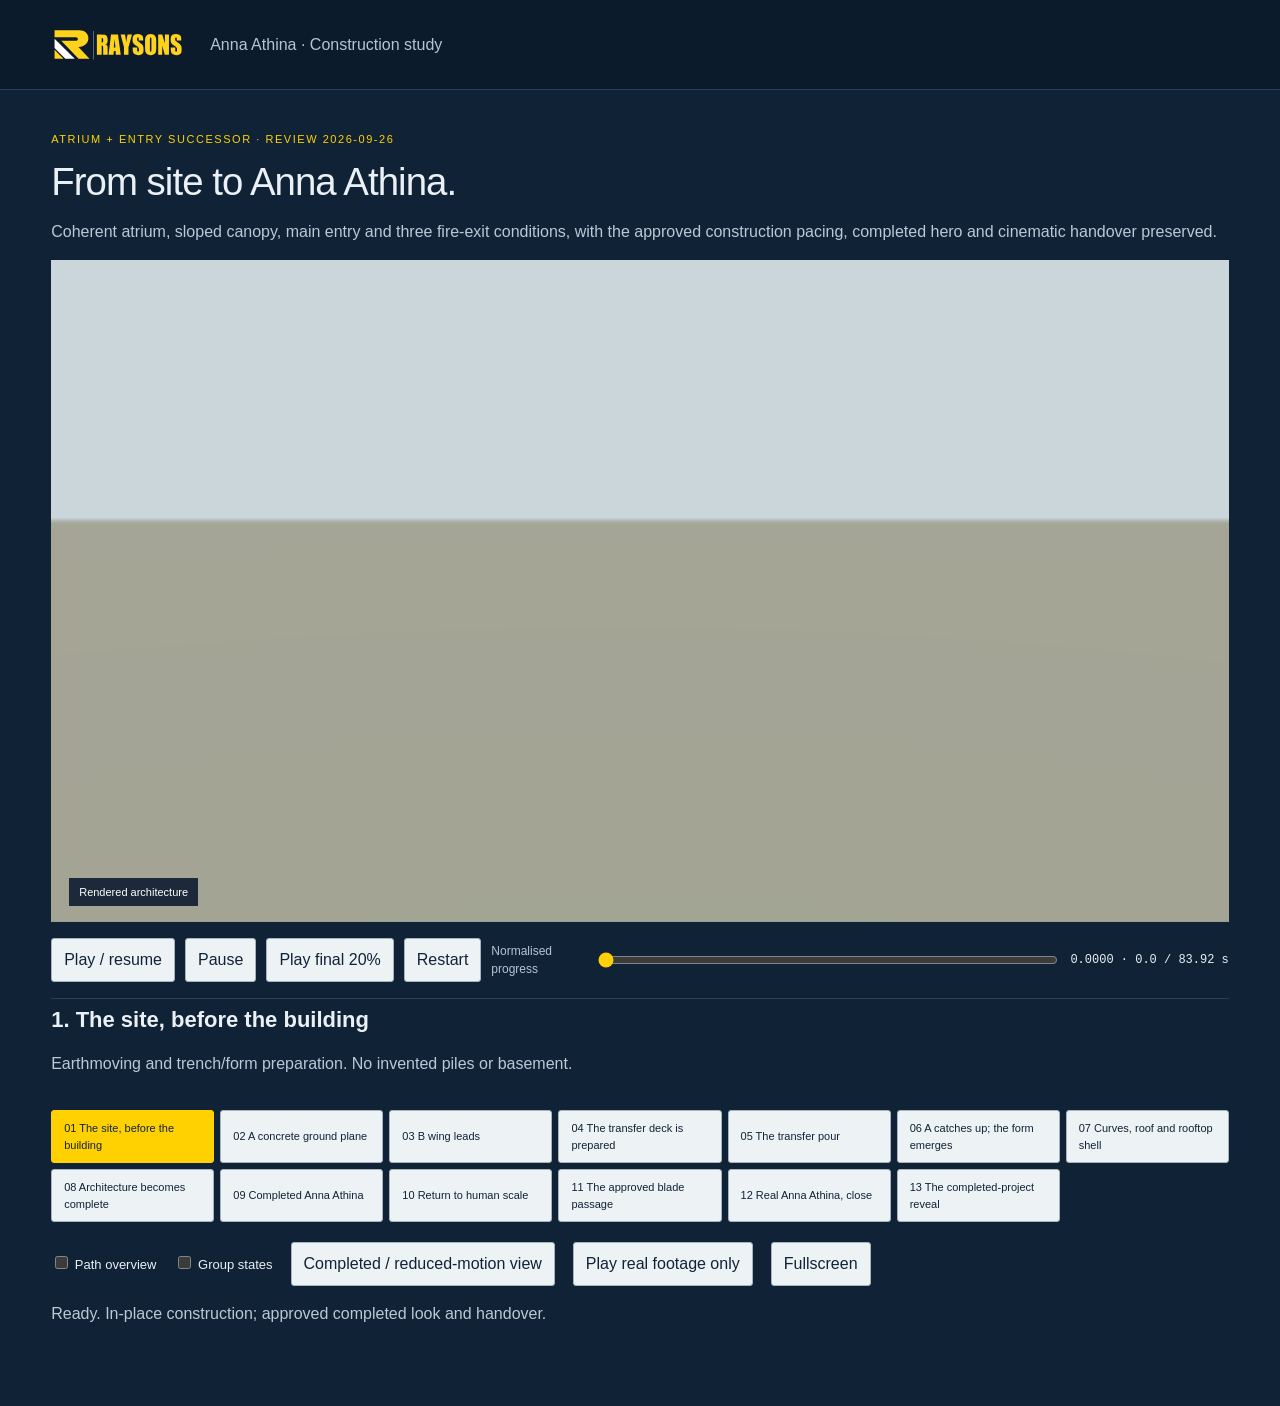
==== index.html @ c229a176 "Publish isolated service-frontage successor for human review (2026-09-26)" ====
<!doctype html><html lang="en"><head><meta name="robots" content="noindex,nofollow,noarchive"><meta charset="utf-8"><meta name="viewport" content="width=device-width,initial-scale=1"><title>Anna Athina — Ground-floor service frontage</title><link rel="icon" href="./favicon.svg"><link rel="stylesheet" href="study.css"><link rel="stylesheet" href="previs.css"></head><body>
<header><img src="./logo.svg" alt="Raysons Constructions"><span>Anna Athina · Construction study</span><a href="review.html">Film and comparisons</a></header>
<main><section class="review"><p class="eyebrow">ATRIUM + ENTRY SUCCESSOR · REVIEW 2026-09-26</p><h1>From site to Anna Athina.</h1><p>Coherent atrium, sloped canopy, main entry and three fire-exit conditions, with the approved construction pacing, completed hero and cinematic handover preserved.</p></section><div class="heading"><h1>Anna Athina, in the light.</h1><p>Material and daylight studies · 3 Ferry Road, Ettalong Beach</p></div>
<div id="stage"><canvas id="scene"></canvas><video id="footage" muted playsinline preload="none" poster="./media/source-1018.jpg"></video><img id="fallback" src="./media/source-1018.jpg" alt="Finished Anna Athina façade-side walk"><div id="end-card" hidden><span>RAYSONS CONSTRUCTIONS</span><strong>Anna Athina</strong><p>3 Ferry Road · Ettalong Beach</p><small>Designed, constructed, completed.</small></div><span id="badge">Rendered architecture</span></div>
<section class="review transport" aria-label="Playback controls"><button id="play-previs">Play / resume</button><button id="pause-previs">Pause</button><button onclick="previs.seek(.8).then(()=&gt;previs.play())">Play final 20%</button><button id="restart-previs">Restart</button><label class="scrub">Normalised progress<input id="progress" type="range" min="0" max="1" step=".0001" value="0"></label><output id="readout"></output></section><section class="review"><h2 id="phase-title"></h2><p id="phase-detail"></p><nav id="phases" aria-label="Construction phases"></nav><div class="options"><label><input id="path-debug" type="checkbox"> Path overview</label><label><input id="group-debug" type="checkbox"> Group states</label><button id="completed">Completed / reduced-motion view</button><button id="real-play">Play real footage only</button><button id="full-review">Fullscreen</button></div><p id="previs-status" role="status">Preparing construction study…</p><pre id="groups" hidden></pre></section><div class="transport legacy"><button id="replay">Play sequence</button><button id="pause" disabled>Pause</button><label class="scrub">Timeline<input id="scrub" type="range" min="0" max="9.32" step=".04" value="0"></label><output id="time">0.00 / 9.32 s</output><button id="fullscreen">Fullscreen</button></div>
<div class="selection"><label>Lighting<select id="lighting"><option value="coastal">Coastal daylight · recommended</option><option value="warm">Warm afternoon</option><option value="soft">Soft daylight</option></select></label><label>Architectural view<select id="view"><option value="hero">Hero three-quarter</option><option value="fascia">Curved balcony / fascia</option><option value="glazing">Glazing and façade</option><option value="roof">Roof terrace / pool</option><option value="blade">Approved blade approach</option><option value="final">Last 3D frame / full cover</option><option value="handover">Approved moving handover</option></select></label><label hidden>Real bridge shot<select id="concept"><option value="walk">Façade-side walk · 40.720 s</option></select></label><label>Review quality<select id="quality"><option value="adaptive">Adaptive</option><option value="full">4K diagnostic</option><option value="low">Normal video fallback</option></select></label></div>
<select id="coverage" hidden aria-label="Fixed full cover"><option value="full">Full cover</option></select><select id="shutter" hidden aria-label="No motion blur"><option value="off">Off</option></select>
<section class="description"><h2 id="name"></h2><p id="description"></p><p id="parameters" class="muted"></p></section><p id="status" role="status">Preparing the isolated study…</p>
<p class="muted">Ground-floor service frontage — awaiting human review. Production and frozen baselines remain unchanged.</p>
<p><a href="review.html">Full film and before/after comparisons</a> · </p>
<details><summary>Material evidence and prototype scope</summary><p>Surfmist and Silver Chest finish families, Monument frames and clear balustrades follow A1201/A1202. Digital colours, glazing response and pool appearance remain visual approximations. The approved blade path is unchanged. Local geometry corrections are documented in the cleanup report.</p><p>Glazing divisions are a lightweight material approximation on the existing simplified opening envelopes. There are no modelled interiors, added neighbourhood or water simulation.</p><p></p></details>
</main><script type="module" src="previs.js"></script></body></html>
---- study.css ----
:root{color-scheme:dark;--navy:#07172c;--line:#29405a;--text:#edf2f7;--muted:#b4c4d7;--yellow:#ffd21c}*{box-sizing:border-box}body{margin:0;background:var(--navy);color:var(--text);font:16px/1.5 Inter,Arial,sans-serif}header{padding:22px 4vw;border-bottom:1px solid var(--line);display:flex;gap:24px;align-items:center}header img{width:135px;height:45px;object-fit:contain}header span{flex:1;color:var(--muted)}a{color:var(--text);text-underline-offset:5px}main{max-width:1800px;margin:auto;padding:30px 4vw 64px}.heading{display:flex;justify-content:space-between;align-items:baseline;gap:30px}h1{font-size:clamp(25px,3vw,38px);line-height:1.15;font-weight:500;letter-spacing:-.025em;margin:4px 0 25px}.heading p{color:var(--muted);margin:0 0 25px}#stage{aspect-ratio:16/9;position:relative;overflow:hidden;background:#727b82}canvas,video,#fallback{position:absolute;inset:0;width:100%;height:100%;object-fit:contain}video{visibility:hidden}#fallback{display:none}#badge{position:absolute;left:18px;bottom:16px;font-size:12px;background:#07172cdd;padding:6px 10px;color:#fff;pointer-events:none}.transport{display:flex;gap:12px;align-items:center;padding:20px 0;border-bottom:1px solid var(--line)}button,select{font:inherit;background:#102b4a;border:1px solid #526b86;color:var(--text);padding:11px 16px;border-radius:2px;cursor:pointer}button:hover,select:hover{border-color:var(--yellow)}button:disabled{opacity:.5;cursor:default}#replay{background:var(--yellow);color:#07172c;border-color:var(--yellow);font-weight:600}.scrub{display:flex;align-items:center;gap:15px;flex:1;color:var(--muted);font-size:13px}input[type=range]{accent-color:var(--yellow);width:100%;min-width:70px;cursor:pointer}output{font-size:13px;font-variant-numeric:tabular-nums;min-width:105px}.selection{display:flex;gap:24px;padding-top:24px;flex-wrap:wrap}.selection label{display:flex;flex-direction:column;gap:8px;font-size:13px;color:var(--muted)}select{min-width:230px}.description{max-width:760px;margin-top:26px}.description h2{font-weight:500;font-size:22px;margin-bottom:8px}.description p{margin:8px 0}.muted,#status,details{color:var(--muted);font-size:14px}#status{min-height:24px}details{border-top:1px solid var(--line);padding-top:22px;max-width:850px}summary{cursor:pointer;color:var(--text)}:focus-visible{outline:3px solid var(--yellow);outline-offset:4px}::selection{background:var(--yellow);color:var(--navy)}#stage:fullscreen{width:100vw;height:100vh;aspect-ratio:auto;background:#07172c}@media(max-width:760px){header{padding:14px 20px;gap:12px}header span{font-size:12px}header a{display:none}header img{width:100px;height:34px}main{padding:24px 16px 40px}.heading{display:block}.heading p{font-size:14px}.transport{flex-wrap:wrap}.scrub{order:2;flex-basis:100%}button{padding:9px 12px}.selection{gap:15px}.selection label,select{width:100%}#badge{font-size:10px;left:8px;bottom:8px}}@media(prefers-reduced-motion:reduce){*{scroll-behavior:auto}}

[hidden]{display:none!important} .selection select{min-width:210px} .heading p{max-width:42ch} canvas{touch-action:pan-y} :root{scrollbar-color:#546a7e #07172c}
---- previs.css ----
body{background:#102336;color:#eaf0f5}header{background:#0c1b2b}main{max-width:1600px}main>.heading,main>.legacy,main>.selection,main>.description,main>#status,main>.muted,main>p,main>details{display:none}.review h1{font-size:clamp(25px,3vw,42px);margin:12px 0}.review p{color:#b9c9d5}.eyebrow{font-size:11px;letter-spacing:.14em;color:#ffd100!important}#stage{background:#adc3d2;aspect-ratio:16/9;position:relative}#stage canvas,#stage video,#stage #fallback{width:100%;height:100%;object-fit:contain}button{color:#102336;background:#edf2f5;border:1px solid #a5b4bf;border-radius:3px;padding:9px 12px;cursor:pointer}button:focus-visible,a:focus-visible,input:focus-visible{outline:3px solid #ffd100;outline-offset:3px}button[aria-current="step"]{background:#ffd100;border-color:#ffd100}.transport{display:flex;gap:10px;align-items:center;flex-wrap:wrap;padding:16px 0}.scrub{flex:1;min-width:220px;font-size:12px}.scrub input{width:100%;accent-color:#ffd100}#readout{font:12px monospace;min-width:140px}#phases{display:grid;grid-template-columns:repeat(7,1fr);gap:6px}#phases button{font-size:11px;text-align:left;min-height:46px}.options{display:flex;gap:18px;flex-wrap:wrap;align-items:center;margin-top:20px}.options label{font-size:13px}#phase-title{font-size:22px;margin:4px 0}#phase-detail{min-height:42px}#groups{font-size:11px;overflow:auto;max-height:260px;background:#081622;padding:15px}a{color:#c5d9f3}header a{display:none}#badge{font-size:11px}#stage:fullscreen{width:100vw;height:100vh;aspect-ratio:auto}#stage:fullscreen canvas,#stage:fullscreen video{object-fit:contain}@media(max-width:700px){main{padding:12px}#phases{grid-template-columns:repeat(3,1fr)}.options{gap:12px}.review h1{font-size:27px}header span{font-size:11px}#stage{min-height:0}.transport button{padding:9px}.scrub{order:4;flex-basis:100%}}

/* Keep the decoding video on a composited layer behind the opaque render. */
#scene{z-index:1}#footage{z-index:0}#badge{z-index:2}

#end-card{position:absolute;inset:0;z-index:5;background:#102336;color:#eef0e7;display:flex;flex-direction:column;align-items:center;justify-content:center;gap:10px}#end-card[hidden]{display:none}#end-card span{font-size:11px;letter-spacing:.15em;color:#ffd100}#end-card strong{font-size:clamp(24px,4vw,48px);font-weight:400}#end-card p,#end-card small{margin:0;color:#bac8cf}#end-card small{font-size:11px}@media(max-width:759px){#stage{aspect-ratio:4/3}}
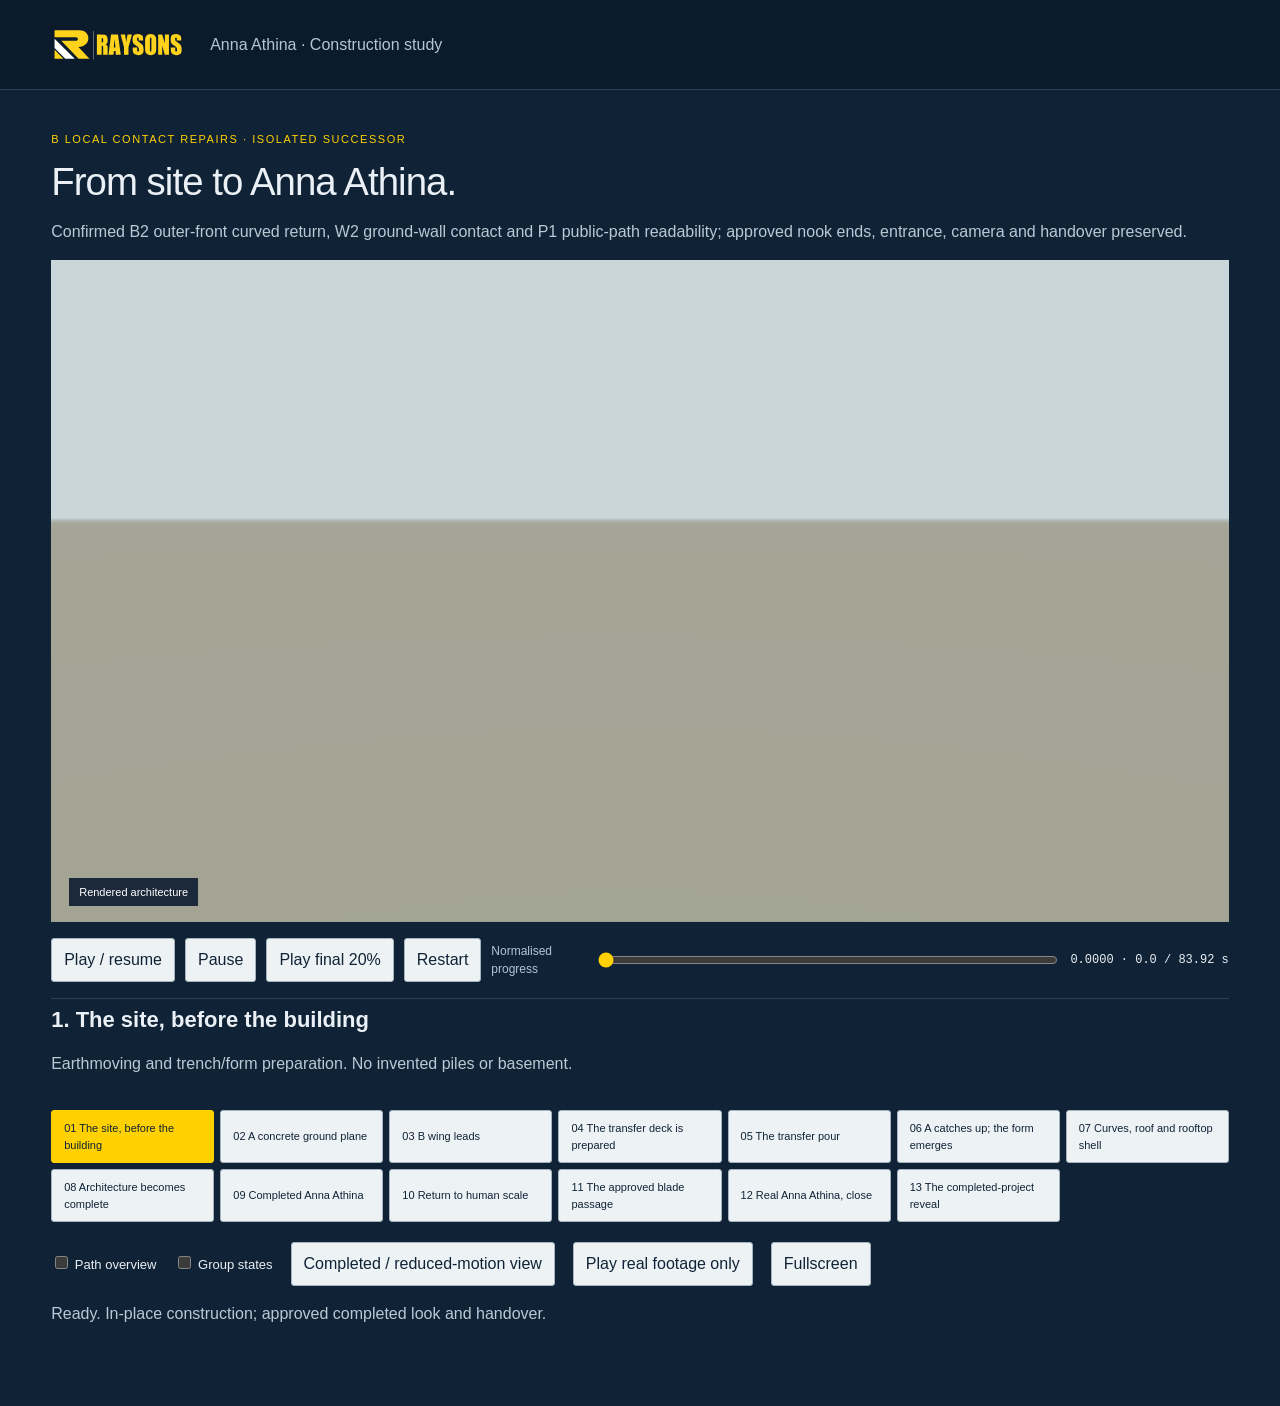
==== commit 6251edf6: "Review: B2 outer curve, W2 wall contact and P1 public path Join the confirmed upper outer-front soli" ====
--- a/index.html
+++ b/index.html
@@ -1,12 +1,12 @@
-<!doctype html><html lang="en"><head><meta name="robots" content="noindex,nofollow,noarchive"><meta charset="utf-8"><meta name="viewport" content="width=device-width,initial-scale=1"><title>Anna Athina — Ground-floor service frontage</title><link rel="icon" href="./favicon.svg"><link rel="stylesheet" href="study.css"><link rel="stylesheet" href="previs.css"></head><body>
+<!doctype html><html lang="en"><head><meta name="robots" content="noindex,nofollow,noarchive"><meta charset="utf-8"><meta name="viewport" content="width=device-width,initial-scale=1"><title>Anna Athina — B local contact repairs</title><link rel="icon" href="./favicon.svg"><link rel="stylesheet" href="study.css"><link rel="stylesheet" href="previs.css"></head><body>
 <header><img src="./logo.svg" alt="Raysons Constructions"><span>Anna Athina · Construction study</span><a href="review.html">Film and comparisons</a></header>
-<main><section class="review"><p class="eyebrow">ATRIUM + ENTRY SUCCESSOR · REVIEW 2026-09-26</p><h1>From site to Anna Athina.</h1><p>Coherent atrium, sloped canopy, main entry and three fire-exit conditions, with the approved construction pacing, completed hero and cinematic handover preserved.</p></section><div class="heading"><h1>Anna Athina, in the light.</h1><p>Material and daylight studies · 3 Ferry Road, Ettalong Beach</p></div>
+<main><section class="review"><p class="eyebrow">B LOCAL CONTACT REPAIRS · ISOLATED SUCCESSOR</p><h1>From site to Anna Athina.</h1><p>Confirmed B2 outer-front curved return, W2 ground-wall contact and P1 public-path readability; approved nook ends, entrance, camera and handover preserved.</p></section><div class="heading"><h1>Anna Athina, in the light.</h1><p>Material and daylight studies · 3 Ferry Road, Ettalong Beach</p></div>
 <div id="stage"><canvas id="scene"></canvas><video id="footage" muted playsinline preload="none" poster="./media/source-1018.jpg"></video><img id="fallback" src="./media/source-1018.jpg" alt="Finished Anna Athina façade-side walk"><div id="end-card" hidden><span>RAYSONS CONSTRUCTIONS</span><strong>Anna Athina</strong><p>3 Ferry Road · Ettalong Beach</p><small>Designed, constructed, completed.</small></div><span id="badge">Rendered architecture</span></div>
 <section class="review transport" aria-label="Playback controls"><button id="play-previs">Play / resume</button><button id="pause-previs">Pause</button><button onclick="previs.seek(.8).then(()=&gt;previs.play())">Play final 20%</button><button id="restart-previs">Restart</button><label class="scrub">Normalised progress<input id="progress" type="range" min="0" max="1" step=".0001" value="0"></label><output id="readout"></output></section><section class="review"><h2 id="phase-title"></h2><p id="phase-detail"></p><nav id="phases" aria-label="Construction phases"></nav><div class="options"><label><input id="path-debug" type="checkbox"> Path overview</label><label><input id="group-debug" type="checkbox"> Group states</label><button id="completed">Completed / reduced-motion view</button><button id="real-play">Play real footage only</button><button id="full-review">Fullscreen</button></div><p id="previs-status" role="status">Preparing construction study…</p><pre id="groups" hidden></pre></section><div class="transport legacy"><button id="replay">Play sequence</button><button id="pause" disabled>Pause</button><label class="scrub">Timeline<input id="scrub" type="range" min="0" max="9.32" step=".04" value="0"></label><output id="time">0.00 / 9.32 s</output><button id="fullscreen">Fullscreen</button></div>
 <div class="selection"><label>Lighting<select id="lighting"><option value="coastal">Coastal daylight · recommended</option><option value="warm">Warm afternoon</option><option value="soft">Soft daylight</option></select></label><label>Architectural view<select id="view"><option value="hero">Hero three-quarter</option><option value="fascia">Curved balcony / fascia</option><option value="glazing">Glazing and façade</option><option value="roof">Roof terrace / pool</option><option value="blade">Approved blade approach</option><option value="final">Last 3D frame / full cover</option><option value="handover">Approved moving handover</option></select></label><label hidden>Real bridge shot<select id="concept"><option value="walk">Façade-side walk · 40.720 s</option></select></label><label>Review quality<select id="quality"><option value="adaptive">Adaptive</option><option value="full">4K diagnostic</option><option value="low">Normal video fallback</option></select></label></div>
 <select id="coverage" hidden aria-label="Fixed full cover"><option value="full">Full cover</option></select><select id="shutter" hidden aria-label="No motion blur"><option value="off">Off</option></select>
 <section class="description"><h2 id="name"></h2><p id="description"></p><p id="parameters" class="muted"></p></section><p id="status" role="status">Preparing the isolated study…</p>
-<p class="muted">Ground-floor service frontage — awaiting human review. Production and frozen baselines remain unchanged.</p>
+<p class="muted">B local contact repairs — awaiting human review. Production and frozen baselines remain unchanged.</p>
 <p><a href="review.html">Full film and before/after comparisons</a> · </p>
 <details><summary>Material evidence and prototype scope</summary><p>Surfmist and Silver Chest finish families, Monument frames and clear balustrades follow A1201/A1202. Digital colours, glazing response and pool appearance remain visual approximations. The approved blade path is unchanged. Local geometry corrections are documented in the cleanup report.</p><p>Glazing divisions are a lightweight material approximation on the existing simplified opening envelopes. There are no modelled interiors, added neighbourhood or water simulation.</p><p></p></details>
 </main><script type="module" src="previs.js"></script></body></html>
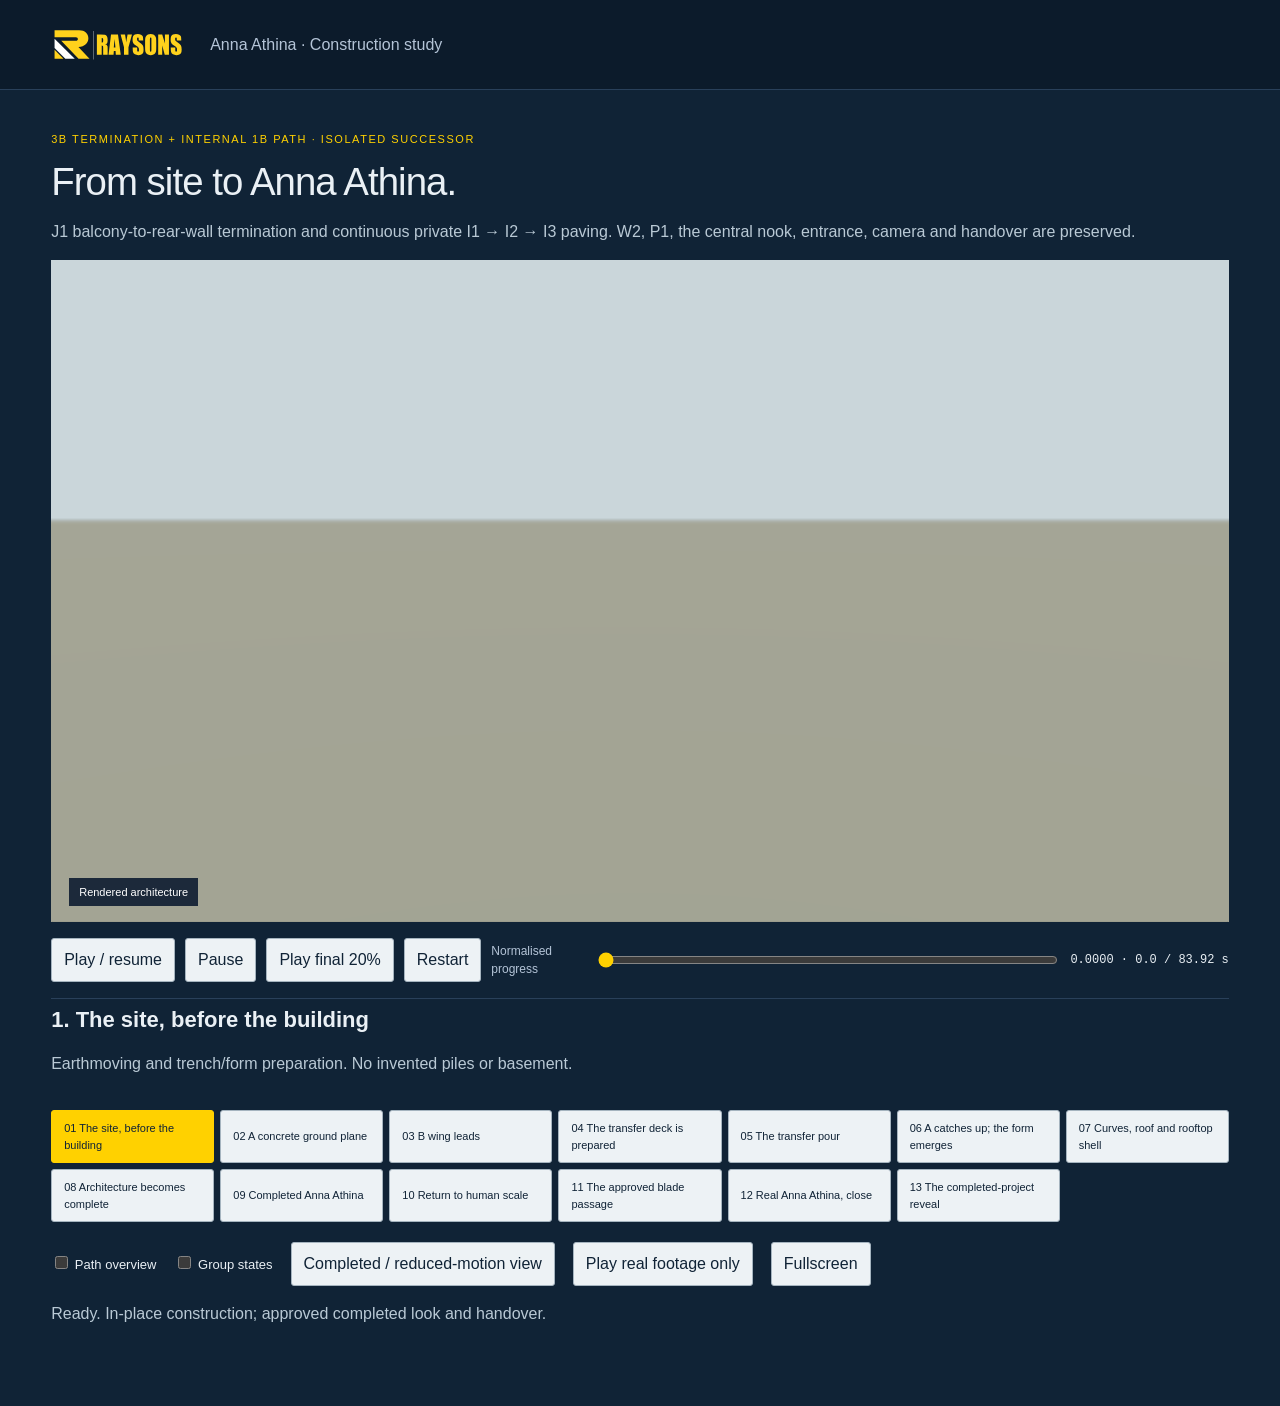
==== commit 237c4a84: "Review successor: close J1 rear-wall balcony termination and restore private I1–I3 paving" ====
--- a/index.html
+++ b/index.html
@@ -1,12 +1,12 @@
-<!doctype html><html lang="en"><head><meta name="robots" content="noindex,nofollow,noarchive"><meta charset="utf-8"><meta name="viewport" content="width=device-width,initial-scale=1"><title>Anna Athina — B local contact repairs</title><link rel="icon" href="./favicon.svg"><link rel="stylesheet" href="study.css"><link rel="stylesheet" href="previs.css"></head><body>
+<!doctype html><html lang="en"><head><meta name="robots" content="noindex,nofollow,noarchive"><meta charset="utf-8"><meta name="viewport" content="width=device-width,initial-scale=1"><title>Anna Athina — 3B termination and private 1B path</title><link rel="icon" href="./favicon.svg"><link rel="stylesheet" href="study.css"><link rel="stylesheet" href="previs.css"></head><body>
 <header><img src="./logo.svg" alt="Raysons Constructions"><span>Anna Athina · Construction study</span><a href="review.html">Film and comparisons</a></header>
-<main><section class="review"><p class="eyebrow">B LOCAL CONTACT REPAIRS · ISOLATED SUCCESSOR</p><h1>From site to Anna Athina.</h1><p>Confirmed B2 outer-front curved return, W2 ground-wall contact and P1 public-path readability; approved nook ends, entrance, camera and handover preserved.</p></section><div class="heading"><h1>Anna Athina, in the light.</h1><p>Material and daylight studies · 3 Ferry Road, Ettalong Beach</p></div>
+<main><section class="review"><p class="eyebrow">3B TERMINATION + INTERNAL 1B PATH · ISOLATED SUCCESSOR</p><h1>From site to Anna Athina.</h1><p>J1 balcony-to-rear-wall termination and continuous private I1 → I2 → I3 paving. W2, P1, the central nook, entrance, camera and handover are preserved.</p></section><div class="heading"><h1>Anna Athina, in the light.</h1><p>Material and daylight studies · 3 Ferry Road, Ettalong Beach</p></div>
 <div id="stage"><canvas id="scene"></canvas><video id="footage" muted playsinline preload="none" poster="./media/source-1018.jpg"></video><img id="fallback" src="./media/source-1018.jpg" alt="Finished Anna Athina façade-side walk"><div id="end-card" hidden><span>RAYSONS CONSTRUCTIONS</span><strong>Anna Athina</strong><p>3 Ferry Road · Ettalong Beach</p><small>Designed, constructed, completed.</small></div><span id="badge">Rendered architecture</span></div>
 <section class="review transport" aria-label="Playback controls"><button id="play-previs">Play / resume</button><button id="pause-previs">Pause</button><button onclick="previs.seek(.8).then(()=&gt;previs.play())">Play final 20%</button><button id="restart-previs">Restart</button><label class="scrub">Normalised progress<input id="progress" type="range" min="0" max="1" step=".0001" value="0"></label><output id="readout"></output></section><section class="review"><h2 id="phase-title"></h2><p id="phase-detail"></p><nav id="phases" aria-label="Construction phases"></nav><div class="options"><label><input id="path-debug" type="checkbox"> Path overview</label><label><input id="group-debug" type="checkbox"> Group states</label><button id="completed">Completed / reduced-motion view</button><button id="real-play">Play real footage only</button><button id="full-review">Fullscreen</button></div><p id="previs-status" role="status">Preparing construction study…</p><pre id="groups" hidden></pre></section><div class="transport legacy"><button id="replay">Play sequence</button><button id="pause" disabled>Pause</button><label class="scrub">Timeline<input id="scrub" type="range" min="0" max="9.32" step=".04" value="0"></label><output id="time">0.00 / 9.32 s</output><button id="fullscreen">Fullscreen</button></div>
 <div class="selection"><label>Lighting<select id="lighting"><option value="coastal">Coastal daylight · recommended</option><option value="warm">Warm afternoon</option><option value="soft">Soft daylight</option></select></label><label>Architectural view<select id="view"><option value="hero">Hero three-quarter</option><option value="fascia">Curved balcony / fascia</option><option value="glazing">Glazing and façade</option><option value="roof">Roof terrace / pool</option><option value="blade">Approved blade approach</option><option value="final">Last 3D frame / full cover</option><option value="handover">Approved moving handover</option></select></label><label hidden>Real bridge shot<select id="concept"><option value="walk">Façade-side walk · 40.720 s</option></select></label><label>Review quality<select id="quality"><option value="adaptive">Adaptive</option><option value="full">4K diagnostic</option><option value="low">Normal video fallback</option></select></label></div>
 <select id="coverage" hidden aria-label="Fixed full cover"><option value="full">Full cover</option></select><select id="shutter" hidden aria-label="No motion blur"><option value="off">Off</option></select>
 <section class="description"><h2 id="name"></h2><p id="description"></p><p id="parameters" class="muted"></p></section><p id="status" role="status">Preparing the isolated study…</p>
-<p class="muted">B local contact repairs — awaiting human review. Production and frozen baselines remain unchanged.</p>
+<p class="muted">3B termination and private 1B path — awaiting human review. Production and frozen baselines remain unchanged.</p>
 <p><a href="review.html">Full film and before/after comparisons</a> · </p>
 <details><summary>Material evidence and prototype scope</summary><p>Surfmist and Silver Chest finish families, Monument frames and clear balustrades follow A1201/A1202. Digital colours, glazing response and pool appearance remain visual approximations. The approved blade path is unchanged. Local geometry corrections are documented in the cleanup report.</p><p>Glazing divisions are a lightweight material approximation on the existing simplified opening envelopes. There are no modelled interiors, added neighbourhood or water simulation.</p><p></p></details>
 </main><script type="module" src="previs.js"></script></body></html>
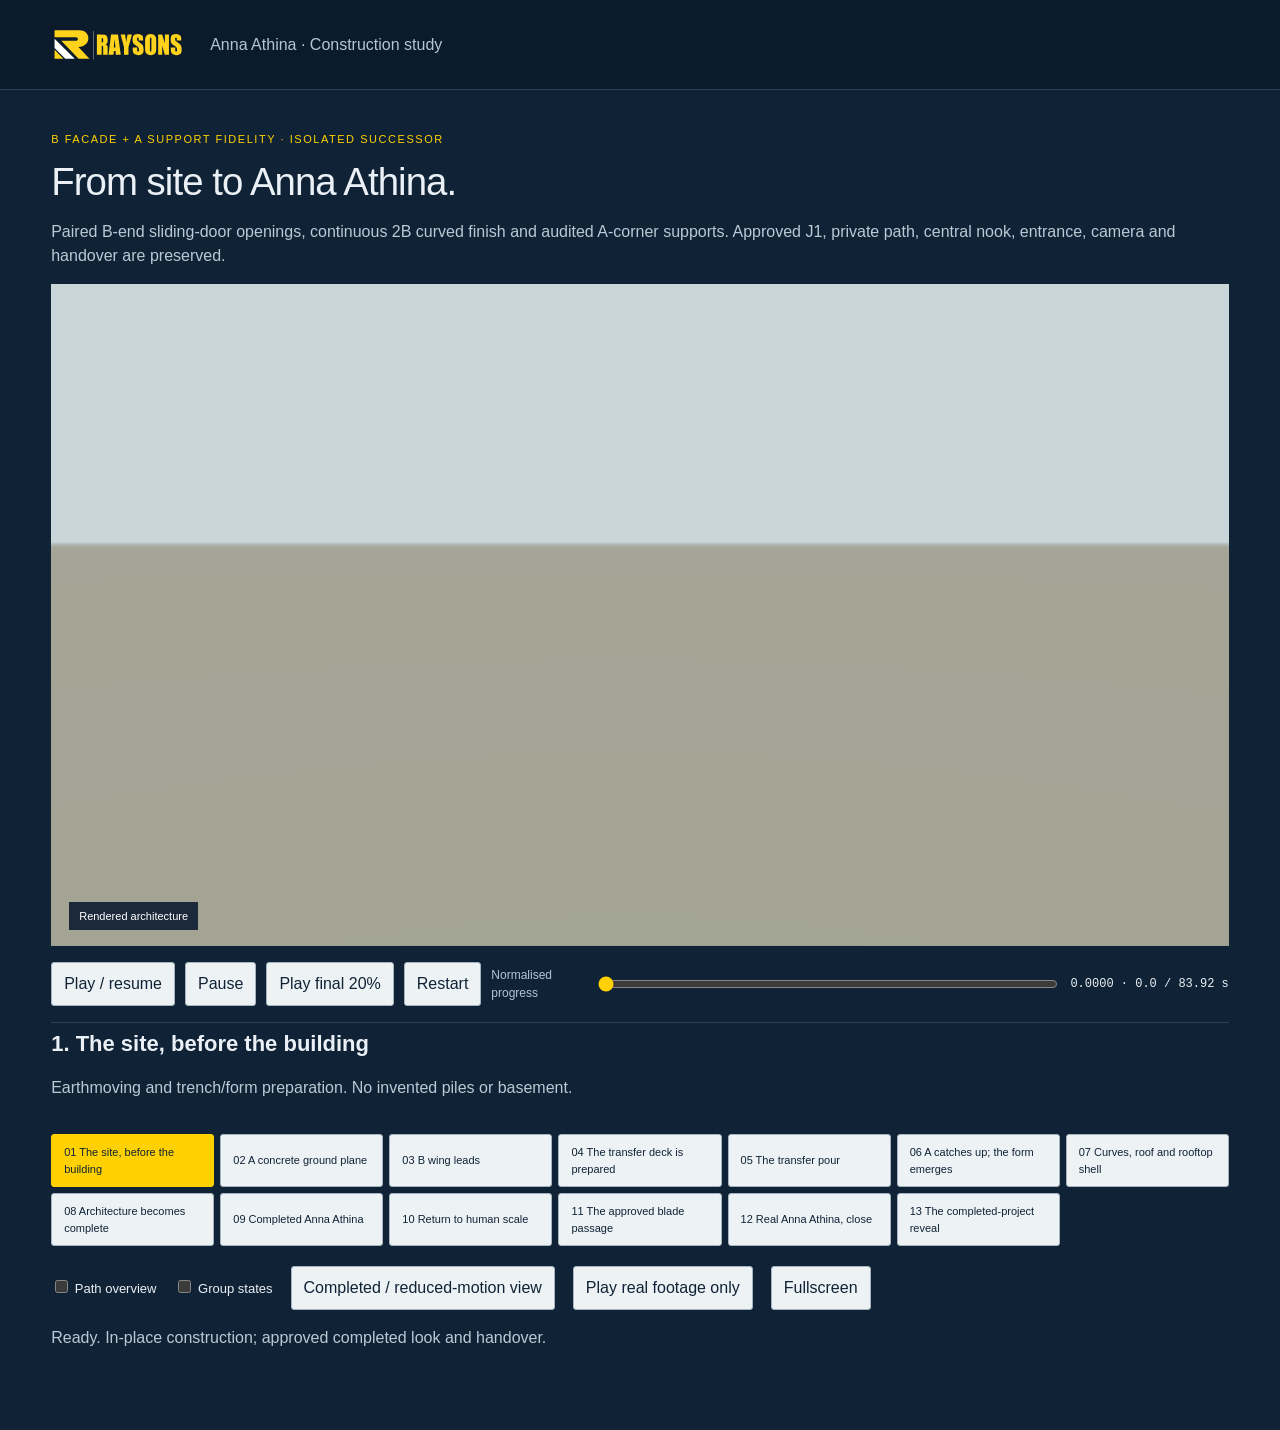
==== commit 98bfe344: "Review B paired doors and continuous 2B corners; remove verified A artefact, retain unresolved corne" ====
--- a/index.html
+++ b/index.html
@@ -1,12 +1,13 @@
-<!doctype html><html lang="en"><head><meta name="robots" content="noindex,nofollow,noarchive"><meta charset="utf-8"><meta name="viewport" content="width=device-width,initial-scale=1"><title>Anna Athina — 3B termination and private 1B path</title><link rel="icon" href="./favicon.svg"><link rel="stylesheet" href="study.css"><link rel="stylesheet" href="previs.css"></head><body>
+<!doctype html><html lang="en"><head><meta name="robots" content="noindex,nofollow,noarchive"><meta charset="utf-8"><meta name="viewport" content="width=device-width,initial-scale=1"><title>Anna Athina — B facade and A support review</title><link rel="icon" href="./favicon.svg"><link rel="stylesheet" href="study.css"><link rel="stylesheet" href="previs.css"></head><body>
 <header><img src="./logo.svg" alt="Raysons Constructions"><span>Anna Athina · Construction study</span><a href="review.html">Film and comparisons</a></header>
-<main><section class="review"><p class="eyebrow">3B TERMINATION + INTERNAL 1B PATH · ISOLATED SUCCESSOR</p><h1>From site to Anna Athina.</h1><p>J1 balcony-to-rear-wall termination and continuous private I1 → I2 → I3 paving. W2, P1, the central nook, entrance, camera and handover are preserved.</p></section><div class="heading"><h1>Anna Athina, in the light.</h1><p>Material and daylight studies · 3 Ferry Road, Ettalong Beach</p></div>
+<main><section class="review"><p class="eyebrow">B FACADE + A SUPPORT FIDELITY · ISOLATED SUCCESSOR</p><h1>From site to Anna Athina.</h1><p>Paired B-end sliding-door openings, continuous 2B curved finish and audited A-corner supports. Approved J1, private path, central nook, entrance, camera and handover are preserved.</p></section><div class="heading"><h1>Anna Athina, in the light.</h1><p>Material and daylight studies · 3 Ferry Road, Ettalong Beach</p></div>
 <div id="stage"><canvas id="scene"></canvas><video id="footage" muted playsinline preload="none" poster="./media/source-1018.jpg"></video><img id="fallback" src="./media/source-1018.jpg" alt="Finished Anna Athina façade-side walk"><div id="end-card" hidden><span>RAYSONS CONSTRUCTIONS</span><strong>Anna Athina</strong><p>3 Ferry Road · Ettalong Beach</p><small>Designed, constructed, completed.</small></div><span id="badge">Rendered architecture</span></div>
 <section class="review transport" aria-label="Playback controls"><button id="play-previs">Play / resume</button><button id="pause-previs">Pause</button><button onclick="previs.seek(.8).then(()=&gt;previs.play())">Play final 20%</button><button id="restart-previs">Restart</button><label class="scrub">Normalised progress<input id="progress" type="range" min="0" max="1" step=".0001" value="0"></label><output id="readout"></output></section><section class="review"><h2 id="phase-title"></h2><p id="phase-detail"></p><nav id="phases" aria-label="Construction phases"></nav><div class="options"><label><input id="path-debug" type="checkbox"> Path overview</label><label><input id="group-debug" type="checkbox"> Group states</label><button id="completed">Completed / reduced-motion view</button><button id="real-play">Play real footage only</button><button id="full-review">Fullscreen</button></div><p id="previs-status" role="status">Preparing construction study…</p><pre id="groups" hidden></pre></section><div class="transport legacy"><button id="replay">Play sequence</button><button id="pause" disabled>Pause</button><label class="scrub">Timeline<input id="scrub" type="range" min="0" max="9.32" step=".04" value="0"></label><output id="time">0.00 / 9.32 s</output><button id="fullscreen">Fullscreen</button></div>
 <div class="selection"><label>Lighting<select id="lighting"><option value="coastal">Coastal daylight · recommended</option><option value="warm">Warm afternoon</option><option value="soft">Soft daylight</option></select></label><label>Architectural view<select id="view"><option value="hero">Hero three-quarter</option><option value="fascia">Curved balcony / fascia</option><option value="glazing">Glazing and façade</option><option value="roof">Roof terrace / pool</option><option value="blade">Approved blade approach</option><option value="final">Last 3D frame / full cover</option><option value="handover">Approved moving handover</option></select></label><label hidden>Real bridge shot<select id="concept"><option value="walk">Façade-side walk · 40.720 s</option></select></label><label>Review quality<select id="quality"><option value="adaptive">Adaptive</option><option value="full">4K diagnostic</option><option value="low">Normal video fallback</option></select></label></div>
 <select id="coverage" hidden aria-label="Fixed full cover"><option value="full">Full cover</option></select><select id="shutter" hidden aria-label="No motion blur"><option value="off">Off</option></select>
 <section class="description"><h2 id="name"></h2><p id="description"></p><p id="parameters" class="muted"></p></section><p id="status" role="status">Preparing the isolated study…</p>
-<p class="muted">3B termination and private 1B path — awaiting human review. Production and frozen baselines remain unchanged.</p>
+<p class="muted">B facade and A support review — awaiting human review. Production and frozen baselines remain unchanged.</p>
 <p><a href="review.html">Full film and before/after comparisons</a> · </p>
 <details><summary>Material evidence and prototype scope</summary><p>Surfmist and Silver Chest finish families, Monument frames and clear balustrades follow A1201/A1202. Digital colours, glazing response and pool appearance remain visual approximations. The approved blade path is unchanged. Local geometry corrections are documented in the cleanup report.</p><p>Glazing divisions are a lightweight material approximation on the existing simplified opening envelopes. There are no modelled interiors, added neighbourhood or water simulation.</p><p></p></details>
 </main><script type="module" src="previs.js"></script></body></html>
+
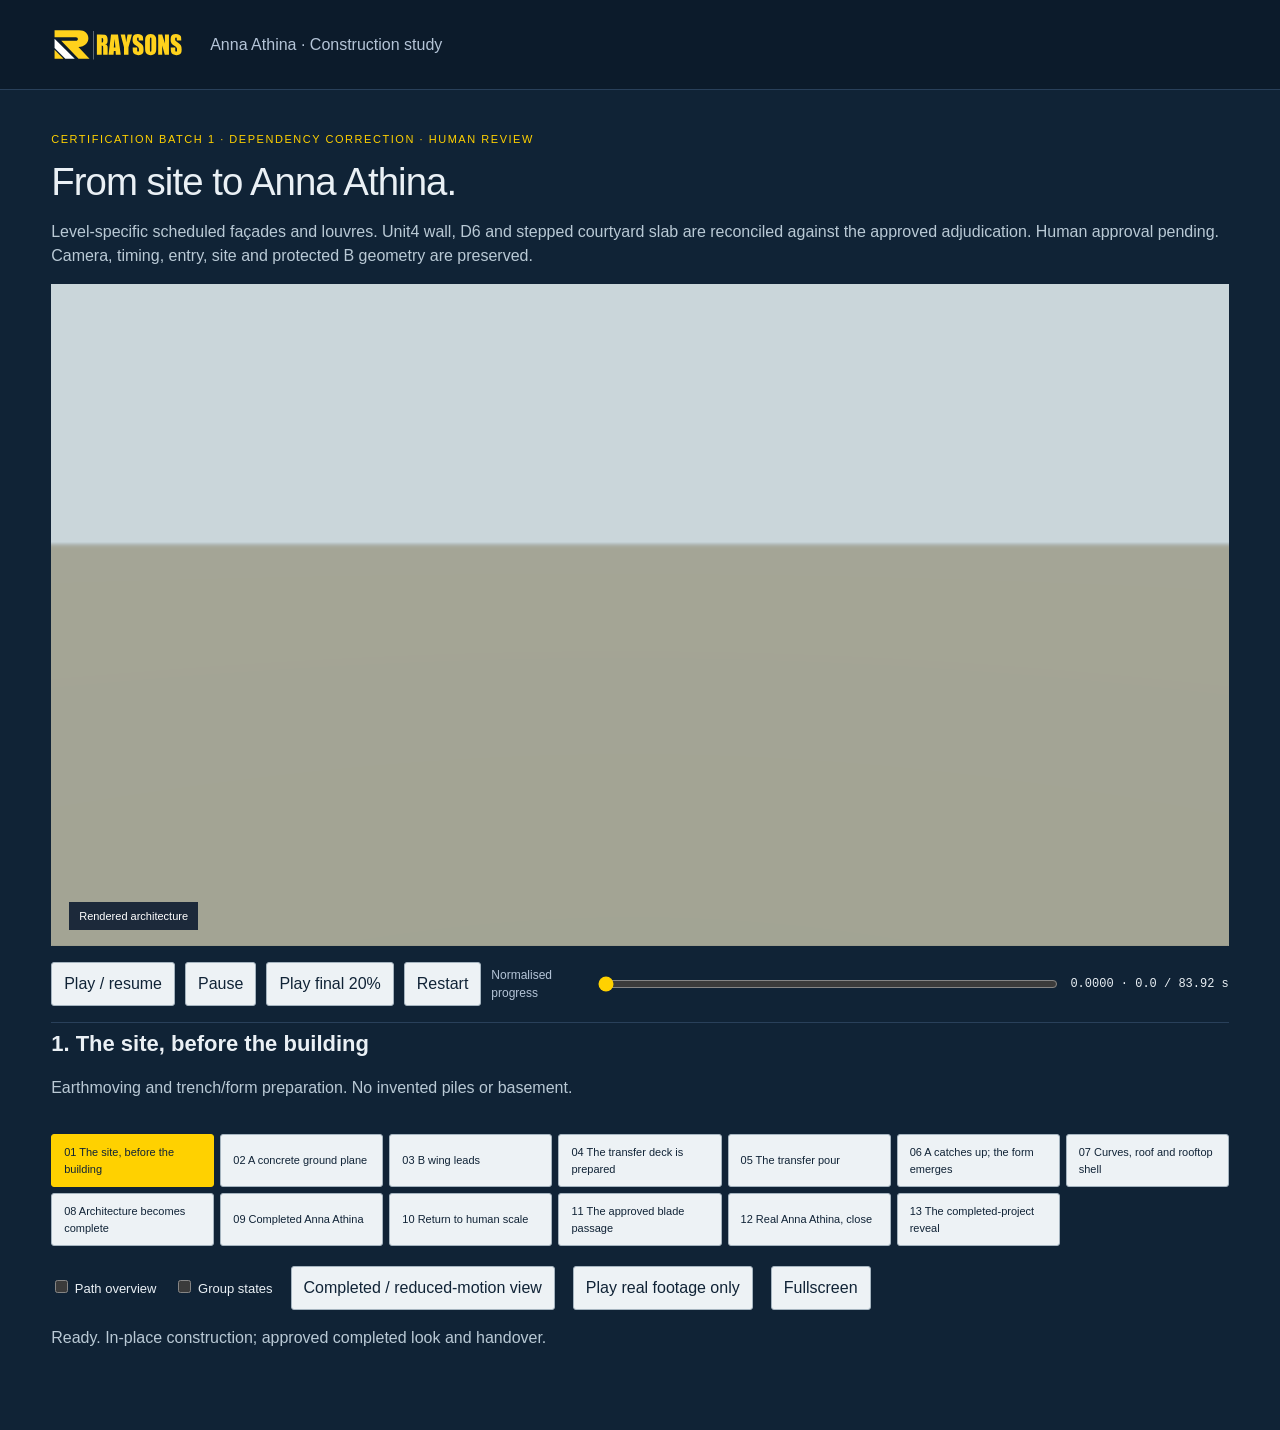
==== commit e639a167: "Publish isolated Certification Batch 1 review with approved Unit 4 slab/façade dependency correction" ====
--- a/index.html
+++ b/index.html
@@ -1,12 +1,12 @@
-<!doctype html><html lang="en"><head><meta name="robots" content="noindex,nofollow,noarchive"><meta charset="utf-8"><meta name="viewport" content="width=device-width,initial-scale=1"><title>Anna Athina — B facade and A support review</title><link rel="icon" href="./favicon.svg"><link rel="stylesheet" href="study.css"><link rel="stylesheet" href="previs.css"></head><body>
+<!doctype html><html lang="en"><head><meta name="robots" content="noindex,nofollow,noarchive"><meta charset="utf-8"><meta name="viewport" content="width=device-width,initial-scale=1"><title>Anna Athina — Certification Batch 1 human review</title><link rel="icon" href="./favicon.svg"><link rel="stylesheet" href="study.css"><link rel="stylesheet" href="previs.css"></head><body>
 <header><img src="./logo.svg" alt="Raysons Constructions"><span>Anna Athina · Construction study</span><a href="review.html">Film and comparisons</a></header>
-<main><section class="review"><p class="eyebrow">B FACADE + A SUPPORT FIDELITY · ISOLATED SUCCESSOR</p><h1>From site to Anna Athina.</h1><p>Paired B-end sliding-door openings, continuous 2B curved finish and audited A-corner supports. Approved J1, private path, central nook, entrance, camera and handover are preserved.</p></section><div class="heading"><h1>Anna Athina, in the light.</h1><p>Material and daylight studies · 3 Ferry Road, Ettalong Beach</p></div>
+<main><section class="review"><p class="eyebrow">CERTIFICATION BATCH 1 · DEPENDENCY CORRECTION · HUMAN REVIEW</p><h1>From site to Anna Athina.</h1><p>Level-specific scheduled façades and louvres. Unit4 wall, D6 and stepped courtyard slab are reconciled against the approved adjudication. Human approval pending. Camera, timing, entry, site and protected B geometry are preserved.</p></section><div class="heading"><h1>Anna Athina, in the light.</h1><p>Material and daylight studies · 3 Ferry Road, Ettalong Beach</p></div>
 <div id="stage"><canvas id="scene"></canvas><video id="footage" muted playsinline preload="none" poster="./media/source-1018.jpg"></video><img id="fallback" src="./media/source-1018.jpg" alt="Finished Anna Athina façade-side walk"><div id="end-card" hidden><span>RAYSONS CONSTRUCTIONS</span><strong>Anna Athina</strong><p>3 Ferry Road · Ettalong Beach</p><small>Designed, constructed, completed.</small></div><span id="badge">Rendered architecture</span></div>
 <section class="review transport" aria-label="Playback controls"><button id="play-previs">Play / resume</button><button id="pause-previs">Pause</button><button onclick="previs.seek(.8).then(()=&gt;previs.play())">Play final 20%</button><button id="restart-previs">Restart</button><label class="scrub">Normalised progress<input id="progress" type="range" min="0" max="1" step=".0001" value="0"></label><output id="readout"></output></section><section class="review"><h2 id="phase-title"></h2><p id="phase-detail"></p><nav id="phases" aria-label="Construction phases"></nav><div class="options"><label><input id="path-debug" type="checkbox"> Path overview</label><label><input id="group-debug" type="checkbox"> Group states</label><button id="completed">Completed / reduced-motion view</button><button id="real-play">Play real footage only</button><button id="full-review">Fullscreen</button></div><p id="previs-status" role="status">Preparing construction study…</p><pre id="groups" hidden></pre></section><div class="transport legacy"><button id="replay">Play sequence</button><button id="pause" disabled>Pause</button><label class="scrub">Timeline<input id="scrub" type="range" min="0" max="9.32" step=".04" value="0"></label><output id="time">0.00 / 9.32 s</output><button id="fullscreen">Fullscreen</button></div>
 <div class="selection"><label>Lighting<select id="lighting"><option value="coastal">Coastal daylight · recommended</option><option value="warm">Warm afternoon</option><option value="soft">Soft daylight</option></select></label><label>Architectural view<select id="view"><option value="hero">Hero three-quarter</option><option value="fascia">Curved balcony / fascia</option><option value="glazing">Glazing and façade</option><option value="roof">Roof terrace / pool</option><option value="blade">Approved blade approach</option><option value="final">Last 3D frame / full cover</option><option value="handover">Approved moving handover</option></select></label><label hidden>Real bridge shot<select id="concept"><option value="walk">Façade-side walk · 40.720 s</option></select></label><label>Review quality<select id="quality"><option value="adaptive">Adaptive</option><option value="full">4K diagnostic</option><option value="low">Normal video fallback</option></select></label></div>
 <select id="coverage" hidden aria-label="Fixed full cover"><option value="full">Full cover</option></select><select id="shutter" hidden aria-label="No motion blur"><option value="off">Off</option></select>
 <section class="description"><h2 id="name"></h2><p id="description"></p><p id="parameters" class="muted"></p></section><p id="status" role="status">Preparing the isolated study…</p>
-<p class="muted">B facade and A support review — awaiting human review. Production and frozen baselines remain unchanged.</p>
+<p class="muted">Certification Batch 1 — Unit4 registration and slab dependency corrected. Production and frozen baselines remain unchanged.</p>
 <p><a href="review.html">Full film and before/after comparisons</a> · </p>
 <details><summary>Material evidence and prototype scope</summary><p>Surfmist and Silver Chest finish families, Monument frames and clear balustrades follow A1201/A1202. Digital colours, glazing response and pool appearance remain visual approximations. The approved blade path is unchanged. Local geometry corrections are documented in the cleanup report.</p><p>Glazing divisions are a lightweight material approximation on the existing simplified opening envelopes. There are no modelled interiors, added neighbourhood or water simulation.</p><p></p></details>
 </main><script type="module" src="previs.js"></script></body></html>
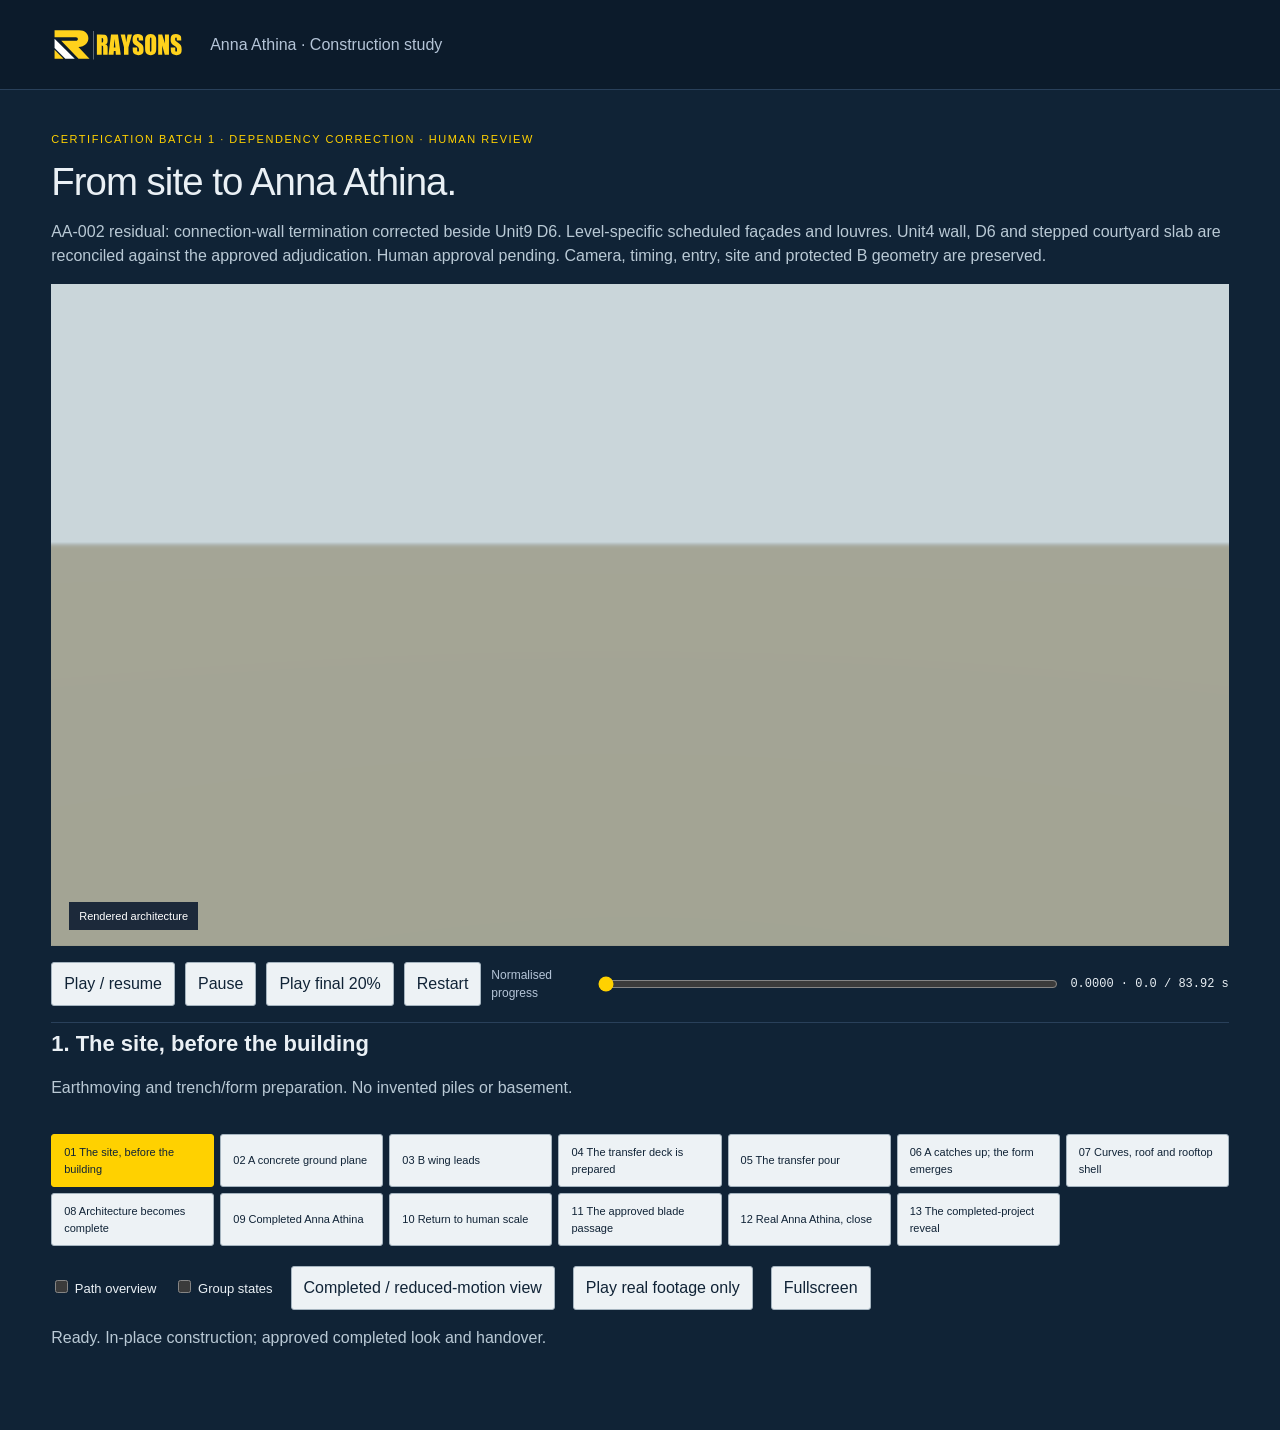
==== commit 2cc5da75: "AA-002 residual: correct upper connection wall termination beside Unit 9 D6; preserve Batch 1 geomet" ====
--- a/index.html
+++ b/index.html
@@ -1,6 +1,6 @@
-<!doctype html><html lang="en"><head><meta name="robots" content="noindex,nofollow,noarchive"><meta charset="utf-8"><meta name="viewport" content="width=device-width,initial-scale=1"><title>Anna Athina — Certification Batch 1 human review</title><link rel="icon" href="./favicon.svg"><link rel="stylesheet" href="study.css"><link rel="stylesheet" href="previs.css"></head><body>
+<!doctype html><html lang="en"><head><meta name="robots" content="noindex,nofollow,noarchive"><meta charset="utf-8"><meta name="viewport" content="width=device-width,initial-scale=1"><title>Anna Athina — Certification Batch 1 AA-002 residual review</title><link rel="icon" href="./favicon.svg"><link rel="stylesheet" href="study.css"><link rel="stylesheet" href="previs.css"></head><body>
 <header><img src="./logo.svg" alt="Raysons Constructions"><span>Anna Athina · Construction study</span><a href="review.html">Film and comparisons</a></header>
-<main><section class="review"><p class="eyebrow">CERTIFICATION BATCH 1 · DEPENDENCY CORRECTION · HUMAN REVIEW</p><h1>From site to Anna Athina.</h1><p>Level-specific scheduled façades and louvres. Unit4 wall, D6 and stepped courtyard slab are reconciled against the approved adjudication. Human approval pending. Camera, timing, entry, site and protected B geometry are preserved.</p></section><div class="heading"><h1>Anna Athina, in the light.</h1><p>Material and daylight studies · 3 Ferry Road, Ettalong Beach</p></div>
+<main><section class="review"><p class="eyebrow">CERTIFICATION BATCH 1 · DEPENDENCY CORRECTION · HUMAN REVIEW</p><h1>From site to Anna Athina.</h1><p>AA-002 residual: connection-wall termination corrected beside Unit9 D6. Level-specific scheduled façades and louvres. Unit4 wall, D6 and stepped courtyard slab are reconciled against the approved adjudication. Human approval pending. Camera, timing, entry, site and protected B geometry are preserved.</p></section><div class="heading"><h1>Anna Athina, in the light.</h1><p>Material and daylight studies · 3 Ferry Road, Ettalong Beach</p></div>
 <div id="stage"><canvas id="scene"></canvas><video id="footage" muted playsinline preload="none" poster="./media/source-1018.jpg"></video><img id="fallback" src="./media/source-1018.jpg" alt="Finished Anna Athina façade-side walk"><div id="end-card" hidden><span>RAYSONS CONSTRUCTIONS</span><strong>Anna Athina</strong><p>3 Ferry Road · Ettalong Beach</p><small>Designed, constructed, completed.</small></div><span id="badge">Rendered architecture</span></div>
 <section class="review transport" aria-label="Playback controls"><button id="play-previs">Play / resume</button><button id="pause-previs">Pause</button><button onclick="previs.seek(.8).then(()=&gt;previs.play())">Play final 20%</button><button id="restart-previs">Restart</button><label class="scrub">Normalised progress<input id="progress" type="range" min="0" max="1" step=".0001" value="0"></label><output id="readout"></output></section><section class="review"><h2 id="phase-title"></h2><p id="phase-detail"></p><nav id="phases" aria-label="Construction phases"></nav><div class="options"><label><input id="path-debug" type="checkbox"> Path overview</label><label><input id="group-debug" type="checkbox"> Group states</label><button id="completed">Completed / reduced-motion view</button><button id="real-play">Play real footage only</button><button id="full-review">Fullscreen</button></div><p id="previs-status" role="status">Preparing construction study…</p><pre id="groups" hidden></pre></section><div class="transport legacy"><button id="replay">Play sequence</button><button id="pause" disabled>Pause</button><label class="scrub">Timeline<input id="scrub" type="range" min="0" max="9.32" step=".04" value="0"></label><output id="time">0.00 / 9.32 s</output><button id="fullscreen">Fullscreen</button></div>
 <div class="selection"><label>Lighting<select id="lighting"><option value="coastal">Coastal daylight · recommended</option><option value="warm">Warm afternoon</option><option value="soft">Soft daylight</option></select></label><label>Architectural view<select id="view"><option value="hero">Hero three-quarter</option><option value="fascia">Curved balcony / fascia</option><option value="glazing">Glazing and façade</option><option value="roof">Roof terrace / pool</option><option value="blade">Approved blade approach</option><option value="final">Last 3D frame / full cover</option><option value="handover">Approved moving handover</option></select></label><label hidden>Real bridge shot<select id="concept"><option value="walk">Façade-side walk · 40.720 s</option></select></label><label>Review quality<select id="quality"><option value="adaptive">Adaptive</option><option value="full">4K diagnostic</option><option value="low">Normal video fallback</option></select></label></div>
